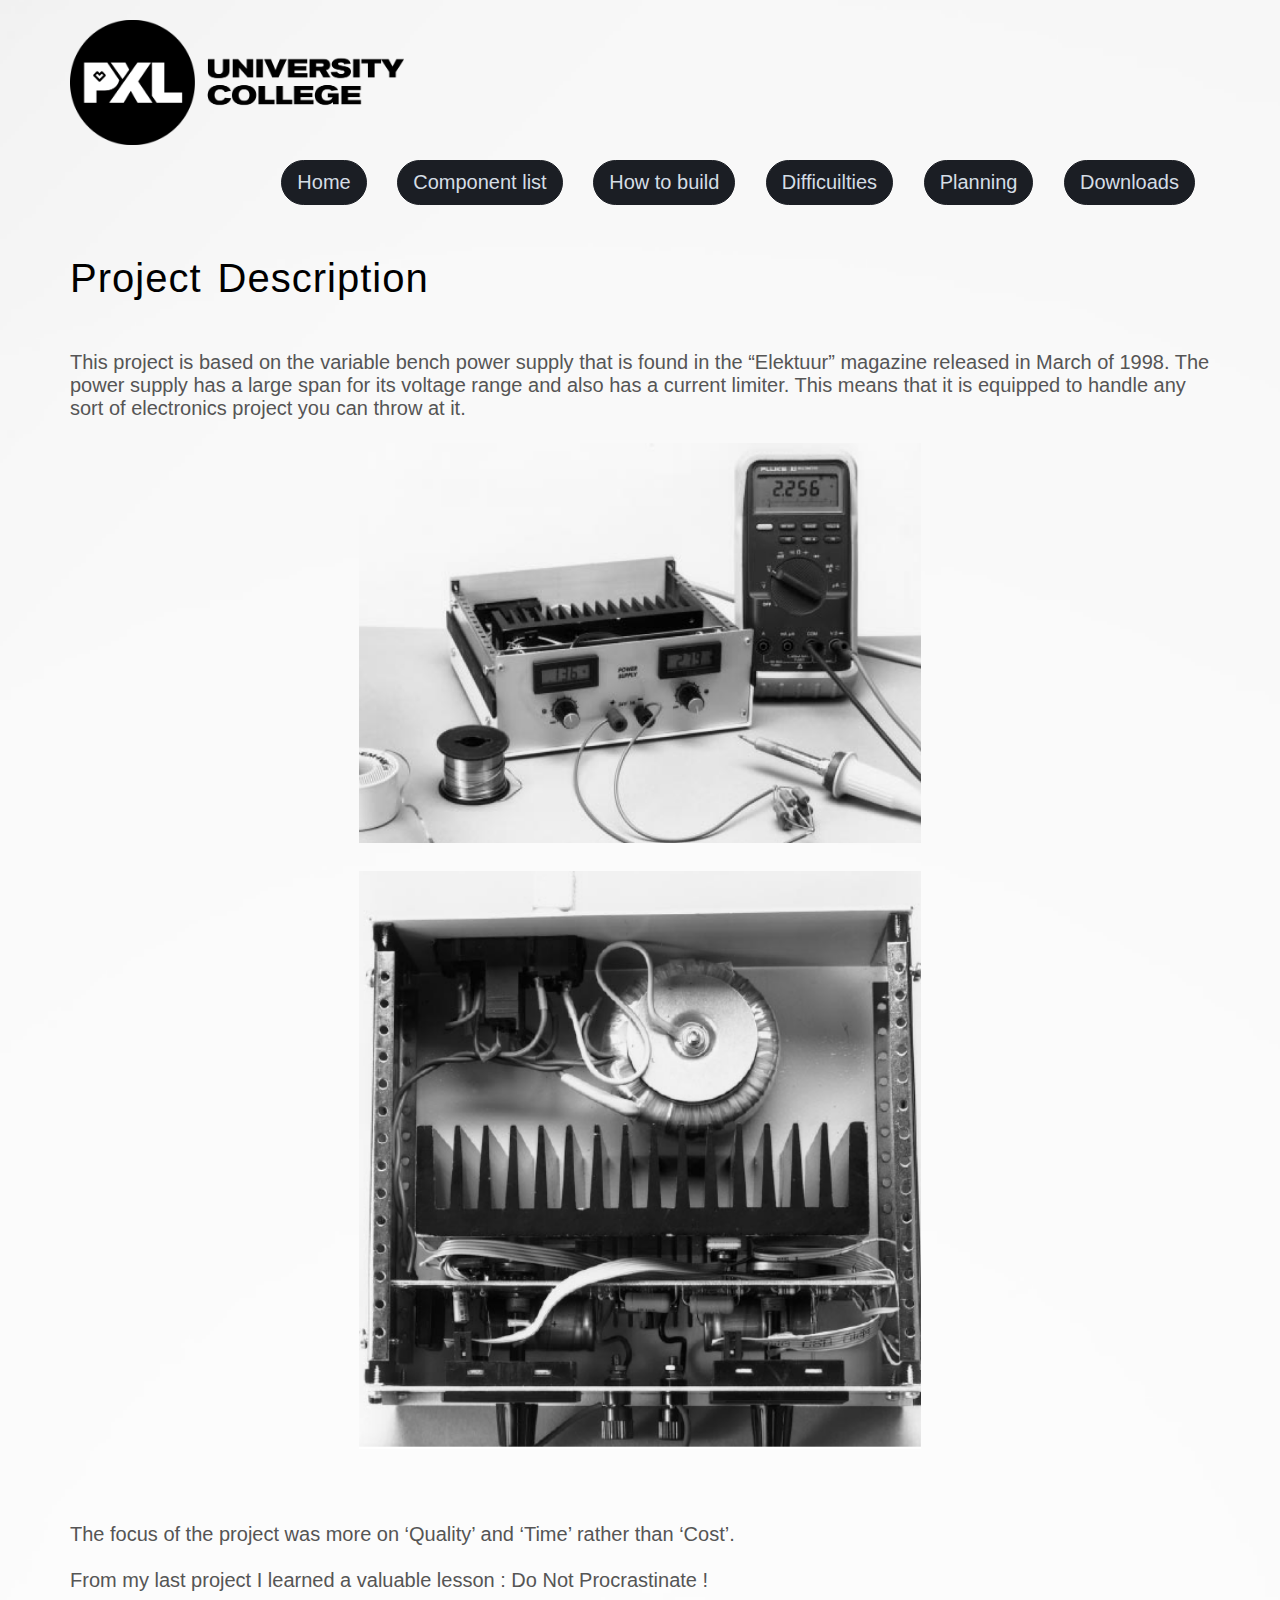
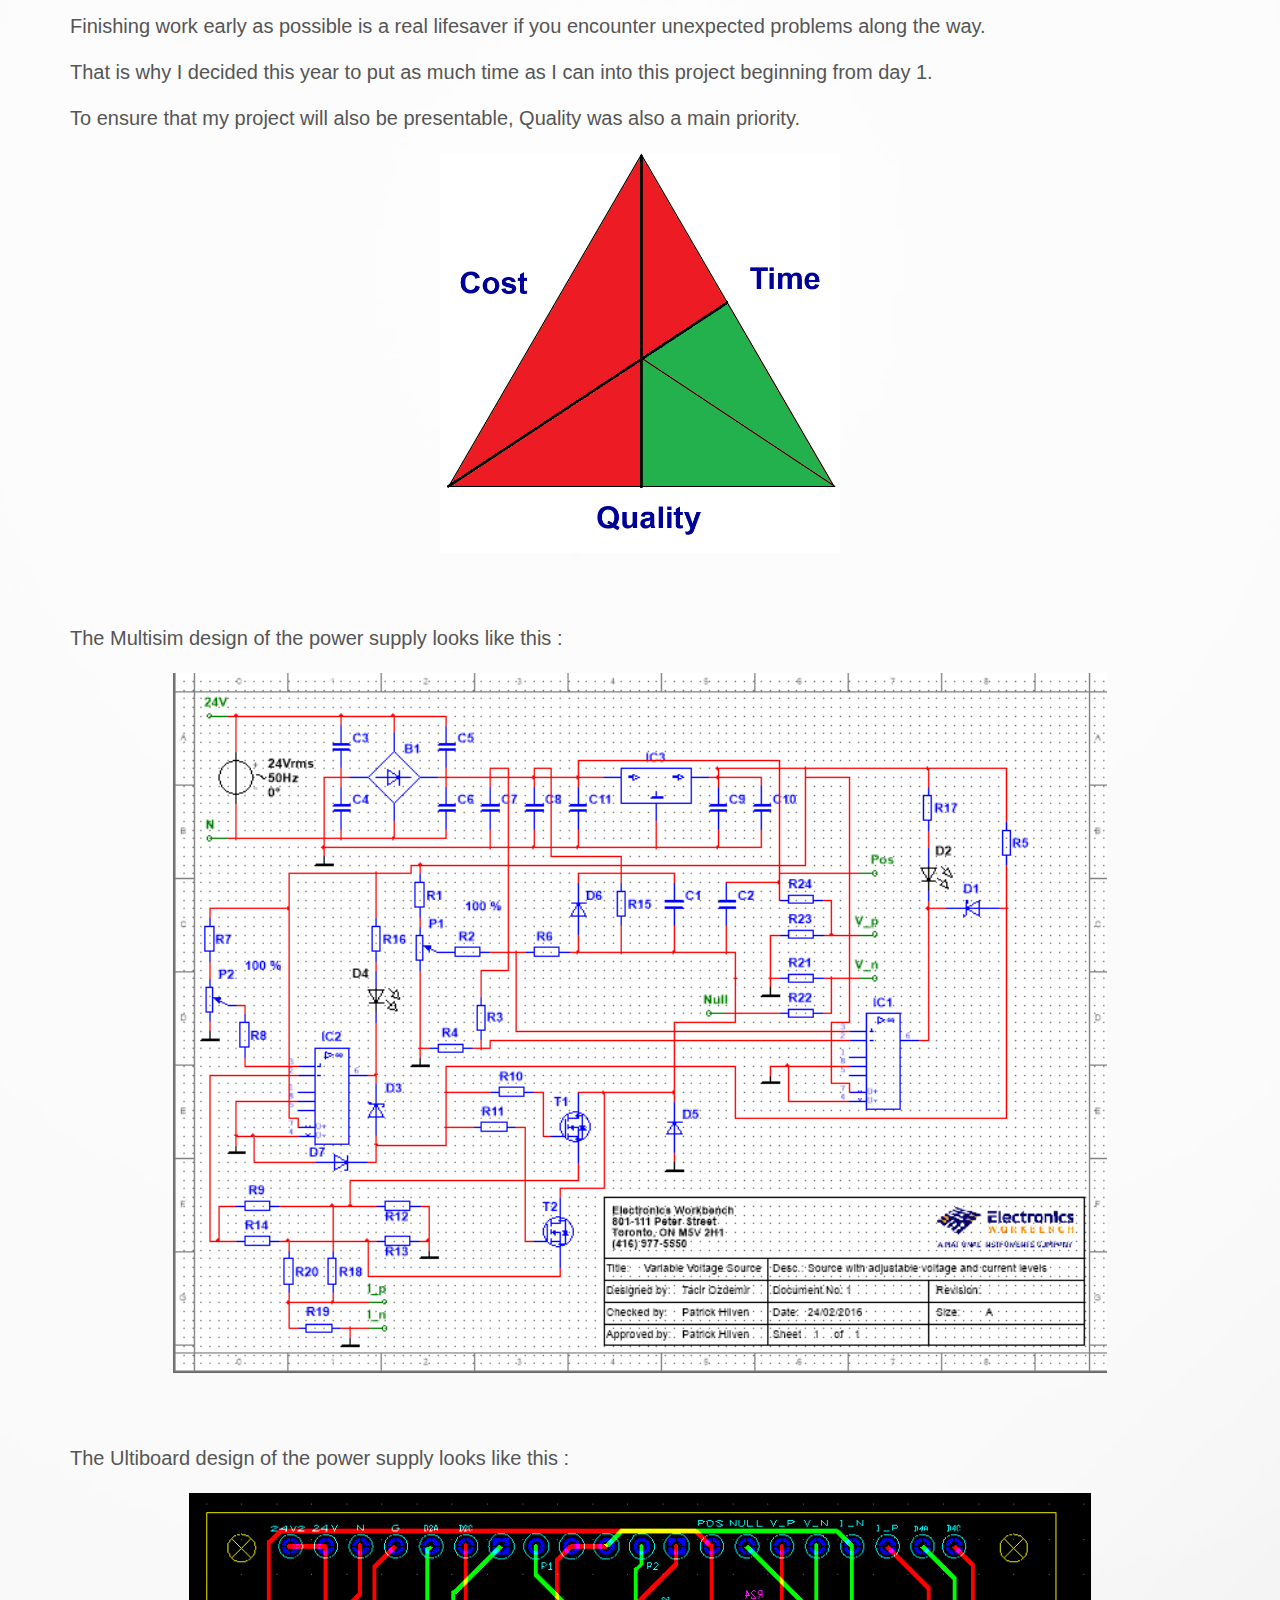
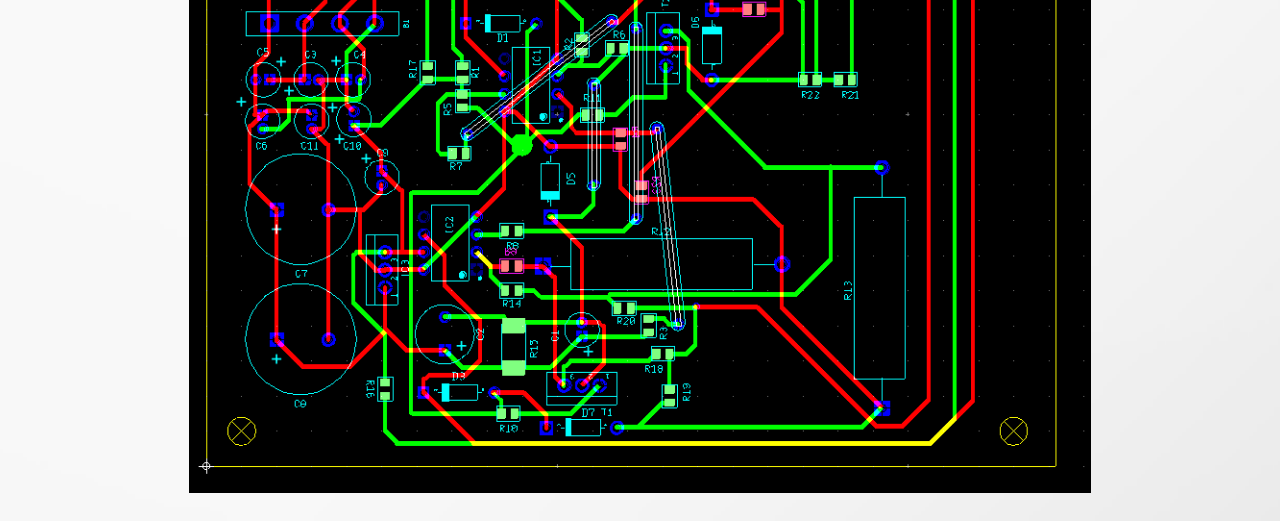
==== description.html @ 551e227a "First commit" ====
<!DOCTYPE html>

<html lang="nl">

    <head>
    
        <link rel="stylesheet" type="text/css" href="resources/css/description.css">
        <link rel="stylesheet" type="text/css" href="vendors/css/normalize.css">
        <link rel="stylesheet" type="text/css" href="vendors/css/grid.css">
        <link rel="stylesheet" type="text/css" href="vendors/css/ionicons.min.css">
        
        <meta http-equiv="Content-Type" content="text/html; charset=UTF-8">
        
        <link rel="icon" href="resources/img/Icon.png">
        
        <title>Variable bench power supply</title>
        
    </head>

    <body>
    
        <header>

            <nav>

                <div class="row">
                        
                    <img src='resources/img/Logo.png'alt="PXL logo" class="logo" height="50" width="50">

                    <ul class="main-nav">

                        <li><a class="btn btn-full" href="index.html">Home</a></li>
                        <li><a class="btn btn-full" href="price.html">Component list</a></li>
                        <li><a class="btn btn-full" href="howto.html">How to build</a></li>
                        <li><a class="btn btn-full" href="difficulties.html">Difficuilties</a></li>
                        <li><a class="btn btn-full" href="planning.html">Planning</a></li>
                        <li><a class="btn btn-full" href="downloads.html">Downloads</a></li>

                    </ul>
                </div>

            </nav>

            <br>

            <div class="row">

                <h1>Project Description</h1>
                
                <br>
                
                <p>This project is based on the variable bench power supply that is found in the “Elektuur” magazine released in March of 1998. The power supply has a large span for its voltage range and also has a current limiter. This means that it is equipped to handle any sort of electronics project you can throw at it. </p>
                
                <br>
                
                <center><img src="/resources/img/Elektor1.png" height="400" alt="Elektor 1"></center>
                
                <br>
                
                <center><img src="/resources/img/Elektor2.png" height="578" alt="Elektor 2"></center>
                
            </div>
            
            <br>
            <br>
            <br>
            
            <div class="row">
                
                <p>The focus of the project was more on ‘Quality’ and ‘Time’ rather than ‘Cost’.</p>
                
                <br>
                
                <p>From my last project I learned a valuable lesson : <b>Do Not Procrastinate !</b></p>
                
                <br>
                
                <p>Finishing work early as possible is a real lifesaver if you encounter unexpected problems along the way.</p>
                
                <br>
                
                <p>That is why I decided this year to put as much time as I can into this project beginning from day 1.</p>
                
                <br>
                
                <p>To ensure that my project will also be presentable, Quality was also a main priority.</p>
                
                <br>
                
                <center><img src="resources/img/Focus.png" height="400" width="400" alt="Focus"></center>
                
            </div>
            
            <br>
            <br>
            <br>
            
            <div class="row">
                
                <p>The Multisim design of the power supply looks like this :</p>
                
                <br>
                
                <center><img src="resources/img/Multisim.png" height="700" alt="Multisim"></center>
                
            </div>
            
            <br>
            <br>
            <br>
            
            <div class="row">
                
                <p>The Ultiboard design of the power supply looks like this :</p>
                
                <br>
                
                <center><img src="resources/img/Ultiboard.png" height="600" alt="Ultiboard"></center>
                
            </div>
            
            <br>

        </header>
    
    </body>
    

</html>
---- resources/css/description.css ----
/* --------------------------------------- */
/* BASIC SETUP */
/* --------------------------------------- */

*{
    margin: 0;
    padding: 0;
    box-sizing: border-box;
}

html{
    background-color: #fff;
    color: #555;
    font-family: 'Arial', sans-serif;
    font-size: 20px;
    font-weight: 300;
    text-rendering: optimizeLegibility;
}

header{
    background-image: url(img/Wall.jpg);
    background-size: cover;
    background-position: center;
    height: auto;
}

/* --------------------------------------- */
/* REUSABLE COMPONENTS */
/* --------------------------------------- */

.row{
    max-width: 1140px;
    margin: 0 auto;
}

section{
    padding: 80px 0;
}

/* -------- HEADINGS -------- */

h1,
h2{
    font-weight: 300;
    letter-spacing: 1px;
}

h1{
    font-size: auto;
    margin-top: 0;
    margin-bottom: 20px;
    color: black;
    word-spacing: 4px;
}

/* --------------------------------------- */
/* HEADER */
/* --------------------------------------- */



.logo{
    height: 125px;
    width: auto;
    float: left;
    margin-top: 20px;
}

.main-nav{
    float: right;
    list-style: none;
    margin-top: 5px
}

.main-nav li{
    display: inline-block;
    margin-left: 10px;
}

/* -------- BUTTONS -------- */

.btn:link,
.btn:visited{
    display: inline-block;
    padding: 10px 15px;
    font-weight: 300;
    text-decoration: none;
    border-radius: 200px;
    color: #1b1e24;
    transition: background-color 0.2s, border 0.2s, color 0.2s ;
    margin-top: 10px;
}

.btn-full:link,
.btn-full:visited{
    background-color: #1b1e24;
    border: 1px solid #1b1e24;
    color: #D5DDE5;
    margin-right: 15px;
}


.btn:hover,
.btn:active{
    background-color: #2a2d37;
    color: #fff;
}

.btn-full:hover,
.btn-full:active{
    border: 1px solid #1b1e24;
}

/* -------- Description -------- */


.focus{
    align-self: center;
}
---- vendors/css/grid.css ----
/*  SECTIONS  ============================================================================= */

.section {
	clear: both;
	padding: 0px;
	margin: 0px;
}

/*  GROUPING  ============================================================================= */

.row {
    zoom: 1; /* For IE 6/7 (trigger hasLayout) */
}

.row:before,
.row:after {
    content:"";
    display:table;
}
.row:after {
    clear:both;
}

/*  GRID COLUMN SETUP   ==================================================================== */

.col {
	display: block;
	float:left;
	margin: 1% 0 1% 1.6%;
}

.col:first-child { margin-left: 0; } /* all browsers except IE6 and lower */


/*  REMOVE MARGINS AS ALL GO FULL WIDTH AT 480 PIXELS */

@media only screen and (max-width: 480px) {
	.col { 
		/*margin: 1% 0 1% 0%;*/
        margin: 0;
	}
}


/*  GRID OF TWO   ============================================================================= */


.span-2-of-2 {
	width: auto;
}

.span-1-of-2 {
	width: auto;
}

/*  GO FULL WIDTH AT LESS THAN 480 PIXELS */

@media only screen and (max-width: 480px) {
	.span-2-of-2 {
		width: auto; 
        margin-left: 0px;
        padding-left: 0px;
	}
	.span-1-of-2 {
		width: 1px;
	}
}


/*  GRID OF THREE   ============================================================================= */

	
.span-3-of-3 {
	width: 32.26%; 
}

.span-2-of-3 {
	width: 32.26%; 
}

.span-1-of-3 {
	width: 32.26%; 
}


/*  GO FULL WIDTH AT LESS THAN 480 PIXELS */

@media only screen and (max-width: 480px) {
	.span-3-of-3 {
		width: 100%; 
	}
	.span-2-of-3 {
		width: 100%; 
	}
	.span-1-of-3 {
		width: 100%;
	}
}

/*  GRID OF FOUR   ============================================================================= */

	
.span-4-of-4 {
	width: 100%; 
}

.span-3-of-4 {
	width: auto; 
    align-content: center;
}

.span-2-of-4 {
	width: auto; 
    align-content: center;
    
}

.span-1-of-4 {
    width: 100%; 
    padding-left: 15px;
}


/*  GO FULL WIDTH AT LESS THAN 480 PIXELS */

@media only screen and (max-width: 480px) {
	.span-4-of-4 {
		width: 100%; 
	}
	.span-3-of-4 {
		width: auto; 
        align-self: center;
	}
	.span-2-of-4 {
		width: auto; 
        align-self: center;
	}
	.span-1-of-4 {
		width: 100%; 
	}
}


/*  GRID OF FIVE   ============================================================================= */

	
.span-5-of-5 {
	width: 100%;
}

.span-4-of-5 {
  	width: 79.68%; 
}

.span-3-of-5 {
  	width: 59.36%; 
}

.span-2-of-5 {
  	width: 39.04%;
}

.span-1-of-5 {
  	width: 18.72%;
}


/*  GO FULL WIDTH AT LESS THAN 480 PIXELS */

@media only screen and (max-width: 480px) {
	.span-5-of-5 {
		width: 100%; 
	}
	.span-4-of-5 {
		width: 100%; 
	}
	.span-3-of-5 {
		width: 100%; 
	}
	.span-2-of-5 {
		width: 100%; 
	}
	.span-1-of-5 {
		width: 100%; 
	}
}


/*  GRID OF SIX   ============================================================================= */


.span-6-of-6 {
	width: 100%;
}

.span-5-of-6 {
  	width: 83.06%;
}

.span-4-of-6 {
  	width: 66.13%;
}

.span-3-of-6 {
  	width: 49.2%;
}

.span-2-of-6 {
  	width: 32.26%;
}

.span-1-of-6 {
  	width: 15.33%;
}


/*  GO FULL WIDTH AT LESS THAN 480 PIXELS */

@media only screen and (max-width: 480px) {
	.span-6-of-6 {
		width: 100%; 
	}
	.span-5-of-6 {
		width: 100%; 
	}
	.span-4-of-6 {
		width: 100%; 
	}
	.span-3-of-6 {
		width: 100%; 
	}
	.span-2-of-6 {
		width: 100%; 
	}
	.span-1-of-6 {
		width: 100%; 
	}
}



/*  GRID OF SEVEN   ============================================================================= */


.span-7-of-7 {
	width: 100%;
}

.span-6-of-7 {
	width: 85.48%;
}

.span-5-of-7 {
  	width: 70.97%;
}

.span-4-of-7 {
  	width: 56.45%;
}

.span-3-of-7 {
  	width: 41.94%;
}

.span-2-of-7 {
  	width: 27.42%;
}

.span-1-of-7 {
  	width: 12.91%;
}


/*  GO FULL WIDTH AT LESS THAN 480 PIXELS */

@media only screen and (max-width: 480px) {
	.span-7-of-7 {
		width: 100%; 
	}
	.span-6-of-7 {
		width: 100%; 
	}
	.span-5-of-7 {
		width: 100%; 
	}
	.span-4-of-7 {
		width: 100%; 
	}
	.span-3-of-7 {
		width: 100%; 
	}
	.span-2-of-7 {
		width: 100%; 
	}
	.span-1-of-7 {
		width: 100%; 
	}
}


/*  GRID OF EIGHT   ============================================================================= */

	
.span-8-of-8 {
	width: 100%;
}

.span-7-of-8 {
	width: 87.3%; 
}

.span-6-of-8 {
	width: 74.6%; 
}

.span-5-of-8 {
	width: 61.9%; 
}

.span-4-of-8 {
	width: 49.2%; 
}

.span-3-of-8 {
	width: 36.5%;
}

.span-2-of-8 {
	width: 23.8%; 
}

.span-1-of-8 {
	width: 11.1%; 
}


/*  GO FULL WIDTH AT LESS THAN 480 PIXELS */

@media only screen and (max-width: 480px) {
	.span-8-of-8 {
		width: 100%; 
	}
	.span-7-of-8 {
		width: 100%; 
	}
	.span-6-of-8 {
		width: 100%; 
	}
	.span-5-of-8 {
		width: 100%; 
	}
	.span-4-of-8 {
		width: 100%; 
	}
	.span-3-of-8 {
		width: 100%; 
	}
	.span-2-of-8 {
		width: 100%; 
	}
	.span-1-of-8 {
		width: 100%; 
	}
}


/*  GRID OF NINE   ============================================================================= */


.span-9-of-9 {
	width: 100%;
}

.span-8-of-9 {
	width: 88.71%;
}

.span-7-of-9 {
	width: 77.42%; 
}

.span-6-of-9 {
	width: 66.13%; 
}

.span-5-of-9 {
	width: 54.84%; 
}

.span-4-of-9 {
	width: 43.55%; 
}

.span-3-of-9 {
	width: 32.26%;
}

.span-2-of-9 {
	width: 20.97%; 
}

.span-1-of-9 {
	width: 9.68%; 
}


/*  GO FULL WIDTH AT LESS THAN 480 PIXELS */

@media only screen and (max-width: 480px) {
	.span-9-of-9 {
		width: 100%; 
	}
	.span-8-of-9 {
		width: 100%; 
	}
	.span-7-of-9 {
		width: 100%; 
	}
	.span-6-of-9 {
		width: 100%; 
	}
	.span-5-of-9 {
		width: 100%; 
	}
	.span-4-of-9 {
		width: 100%; 
	}
	.span-3-of-9 {
		width: 100%; 
	}
	.span-2-of-9 {
		width: 100%; 
	}
	.span-1-of-9 {
		width: 100%; 
	}
}


/*  GRID OF TEN   ============================================================================= */


.span-10-of-10 {
	width: 100%;
}

.span-9-of-10 {
	width: 89.84%;
}

.span-8-of-10 {
	width: 79.68%;
}

.span-7-of-10 {
	width: 69.52%; 
}

.span-6-of-10 {
	width: 59.36%; 
}

.span-5-of-10 {
	width: 49.2%; 
}

.span-4-of-10 {
	width: 39.04%; 
}

.span-3-of-10 {
	width: 28.88%;
}

.span-2-of-10 {
	width: 18.72%; 
}

.span-1-of-10 {
	width: 8.56%; 
}


/*  GO FULL WIDTH AT LESS THAN 480 PIXELS */

@media only screen and (max-width: 480px) {
	.span-10-of-10 {
		width: 100%; 
	}
	.span-9-of-10 {
		width: 100%; 
	}
	.span-8-of-10 {
		width: 100%; 
	}
	.span-7-of-10 {
		width: 100%; 
	}
	.span-6-of-10 {
		width: 100%; 
	}
	.span-5-of-10 {
		width: 100%; 
	}
	.span-4-of-10 {
		width: 100%; 
	}
	.span-3-of-10 {
		width: 100%; 
	}
	.span-2-of-10 {
		width: 100%; 
	}
	.span-1-of-10 {
		width: 100%; 
	}
}


/*  GRID OF ELEVEN   ============================================================================= */

.span-11-of-11 {
	width: 100%;
}

.span-10-of-11 {
	width: 90.76%;
}

.span-9-of-11 {
	width: 81.52%;
}

.span-8-of-11 {
	width: 72.29%;
}

.span-7-of-11 {
	width: 63.05%; 
}

.span-6-of-11 {
	width: 53.81%; 
}

.span-5-of-11 {
	width: 44.58%; 
}

.span-4-of-11 {
	width: 35.34%; 
}

.span-3-of-11 {
	width: 26.1%;
}

.span-2-of-11 {
	width: 16.87%; 
}

.span-1-of-11 {
	width: 7.63%; 
}


/*  GO FULL WIDTH AT LESS THAN 480 PIXELS */

@media only screen and (max-width: 480px) {
	.span-11-of-11 {
		width: 100%; 
	}
	.span-10-of-11 {
		width: 100%; 
	}
	.span-9-of-11 {
		width: 100%; 
	}
	.span-8-of-11 {
		width: 100%; 
	}
	.span-7-of-11 {
		width: 100%; 
	}
	.span-6-of-11 {
		width: 100%; 
	}
	.span-5-of-11 {
		width: 100%; 
	}
	.span-4-of-11 {
		width: 100%; 
	}
	.span-3-of-11 {
		width: 100%; 
	}
	.span-2-of-11 {
		width: 100%; 
	}
	.span-1-of-11 {
		width: 100%; 
	}
}


/*  GRID OF TWELVE   ============================================================================= */

.span-12-of-12 {
	width: 100%;
}

.span-11-of-12 {
	width: 91.53%;
}

.span-10-of-12 {
	width: 83.06%;
}

.span-9-of-12 {
	width: 74.6%;
}

.span-8-of-12 {
	width: 66.13%;
}

.span-7-of-12 {
	width: 57.66%; 
}

.span-6-of-12 {
	width: 49.2%; 
}

.span-5-of-12 {
	width: 40.73%; 
}

.span-4-of-12 {
	width: 32.26%; 
}

.span-3-of-12 {
	width: 23.8%;
}

.span-2-of-12 {
	width: 15.33%; 
}

.span-1-of-12 {
	width: 6.86%; 
}


/*  GO FULL WIDTH AT LESS THAN 480 PIXELS */

@media only screen and (max-width: 480px) {
	.span-12-of-12 {
		width: 100%; 
	}
	.span-11-of-12 {
		width: 100%; 
	}
	.span-10-of-12 {
		width: 100%; 
	}
	.span-9-of-12 {
		width: 100%; 
	}
	.span-8-of-12 {
		width: 100%; 
	}
	.span-7-of-12 {
		width: 100%; 
	}
	.span-6-of-12 {
		width: 100%; 
	}
	.span-5-of-12 {
		width: 100%; 
	}
	.span-4-of-12 {
		width: 100%; 
	}
	.span-3-of-12 {
		width: 100%; 
	}
	.span-2-of-12 {
		width: 100%; 
	}
	.span-1-of-12 {
		width: 100%; 
	}
}
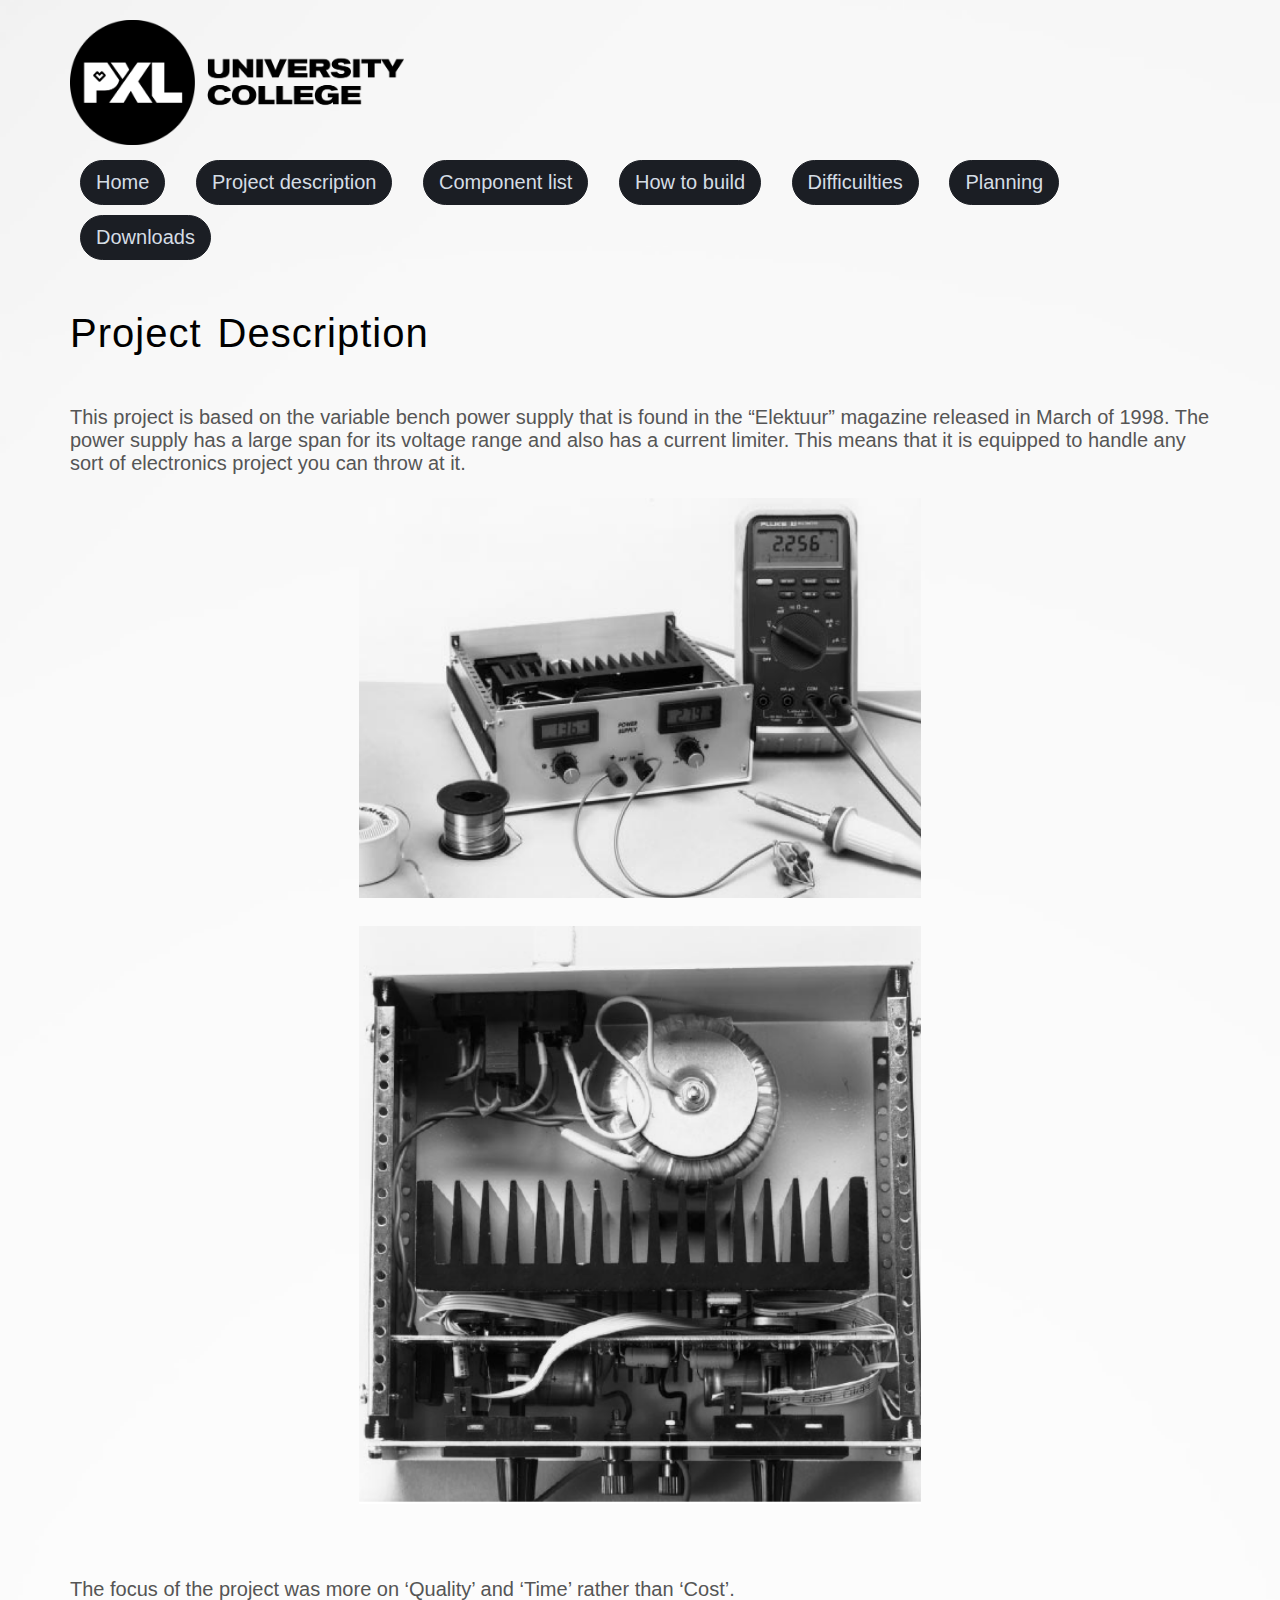
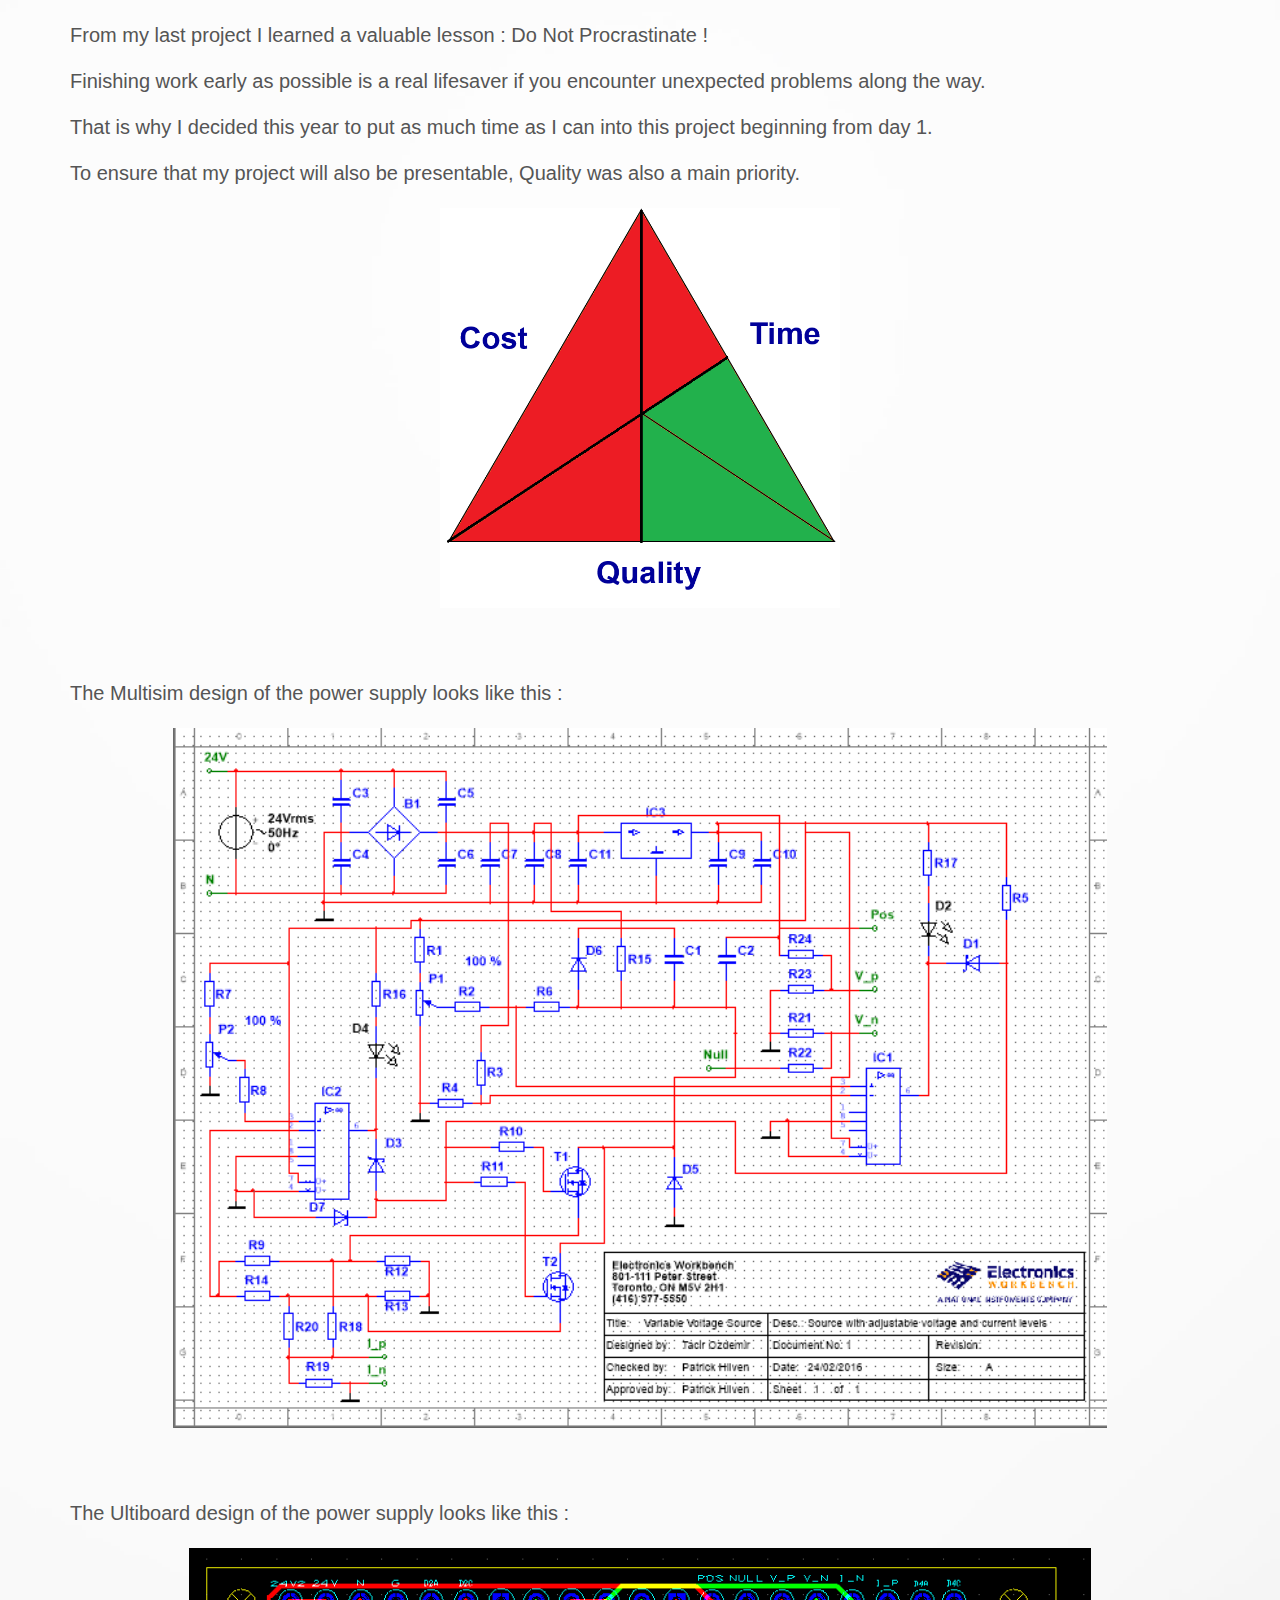
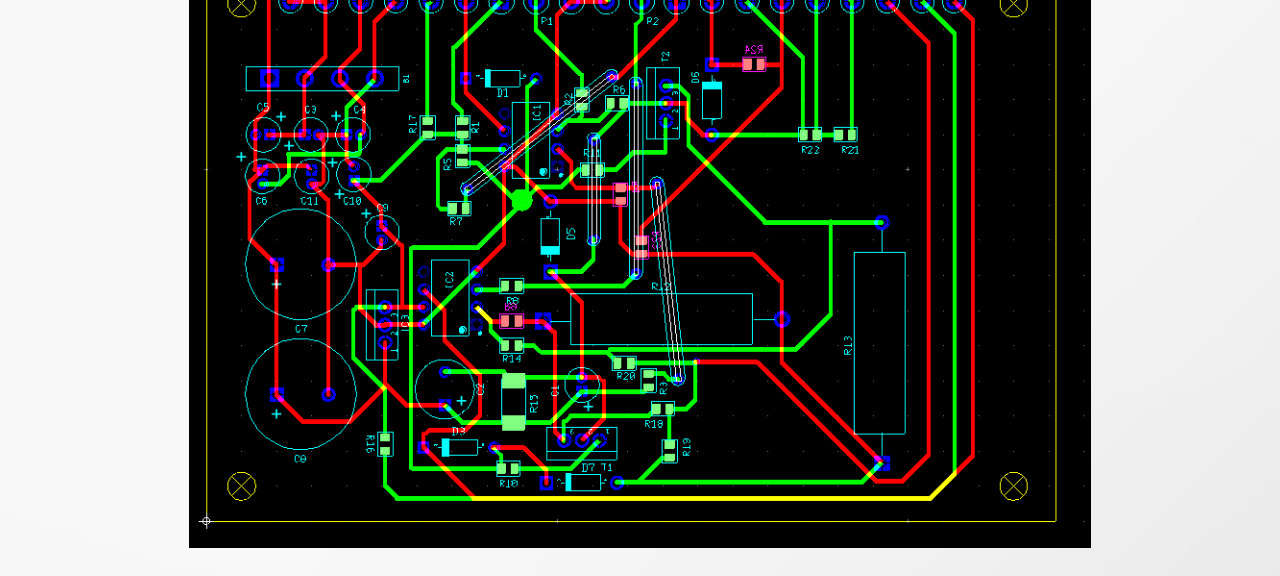
==== commit 5e312060: "Update nav bar" ====
--- a/description.html
+++ b/description.html
@@ -30,6 +30,7 @@
                     <ul class="main-nav">
 
                         <li><a class="btn btn-full" href="index.html">Home</a></li>
+						<li><a class="btn btn-full" href="description.html">Project description</a></li>
                         <li><a class="btn btn-full" href="price.html">Component list</a></li>
                         <li><a class="btn btn-full" href="howto.html">How to build</a></li>
                         <li><a class="btn btn-full" href="difficulties.html">Difficuilties</a></li>
@@ -53,11 +54,11 @@
                 
                 <br>
                 
-                <center><img src="/resources/img/Elektor1.png" height="400" alt="Elektor 1"></center>
+                <center><img src="./resources/img/Elektor1.png" height="400" alt="Elektor1"></center>
                 
                 <br>
                 
-                <center><img src="/resources/img/Elektor2.png" height="578" alt="Elektor 2"></center>
+                <center><img src="./resources/img/Elektor2.png" height="578" alt="Elektor2"></center>
                 
             </div>
             
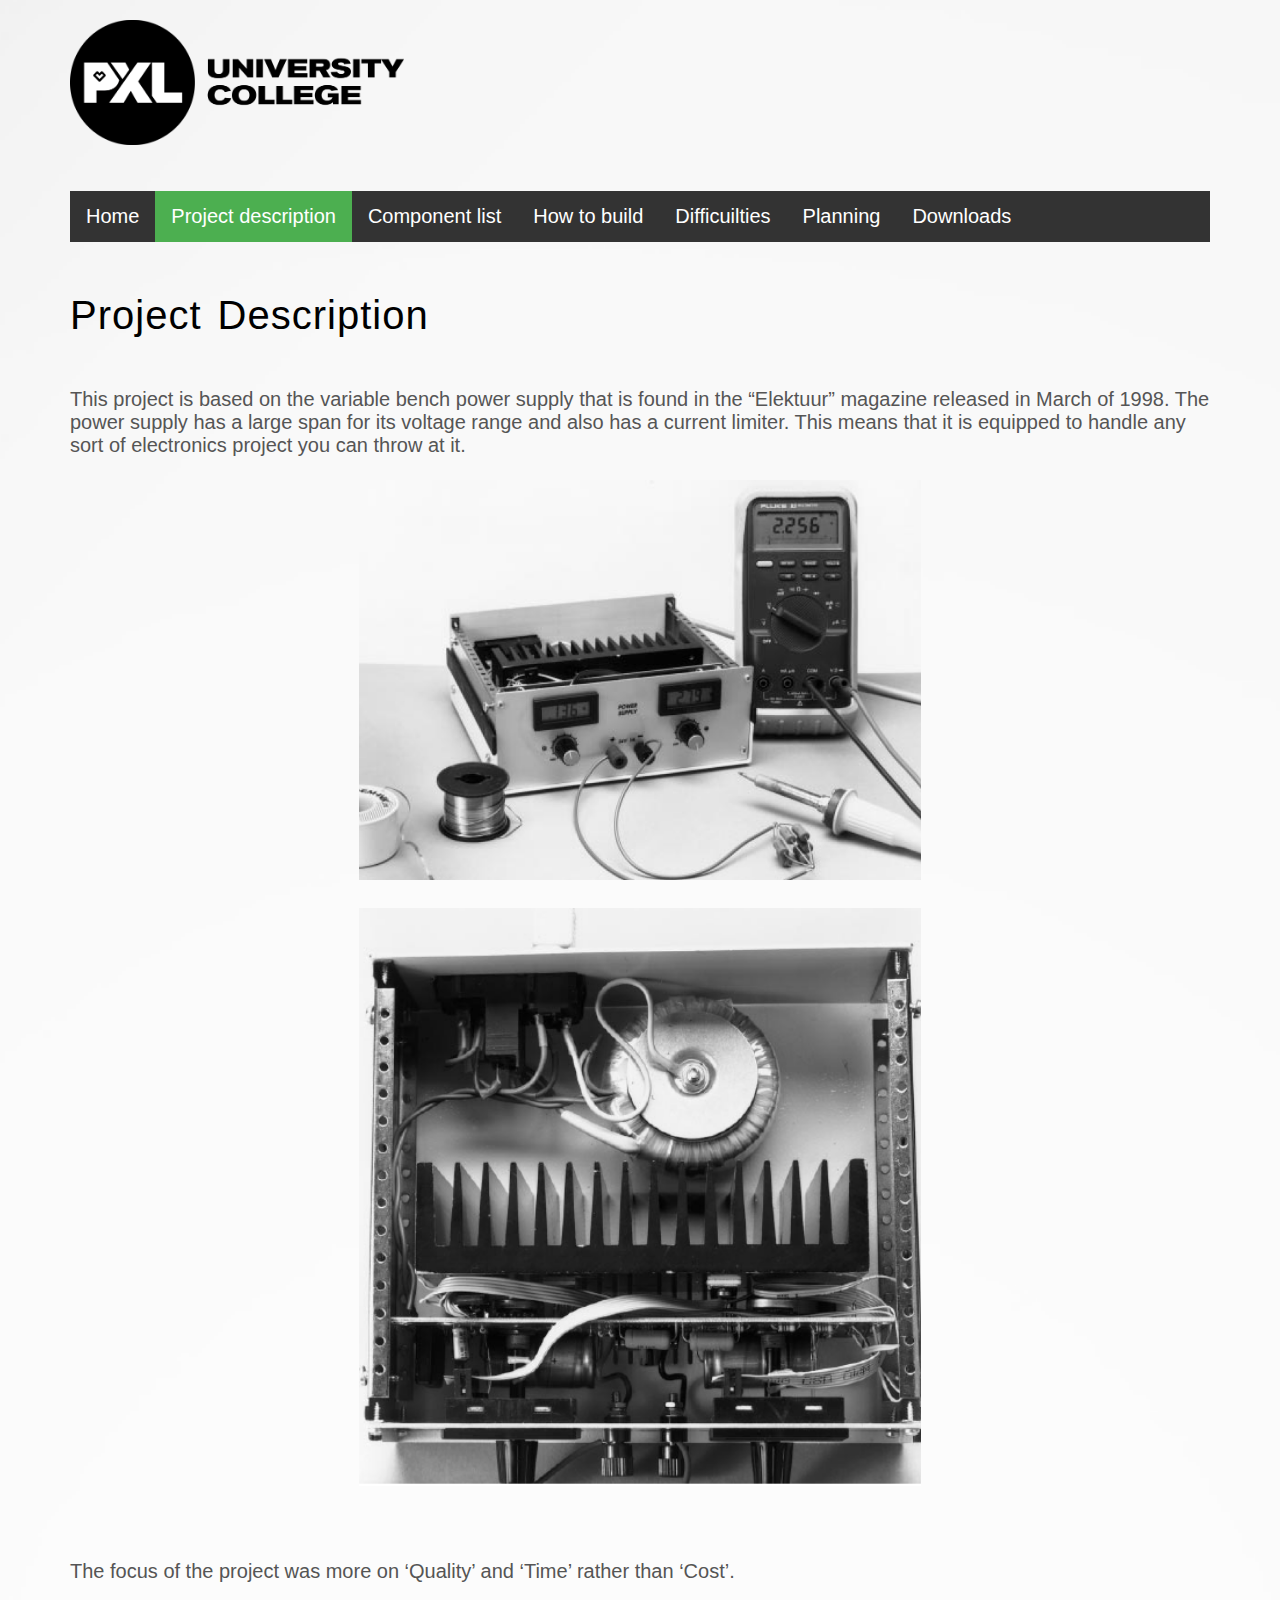
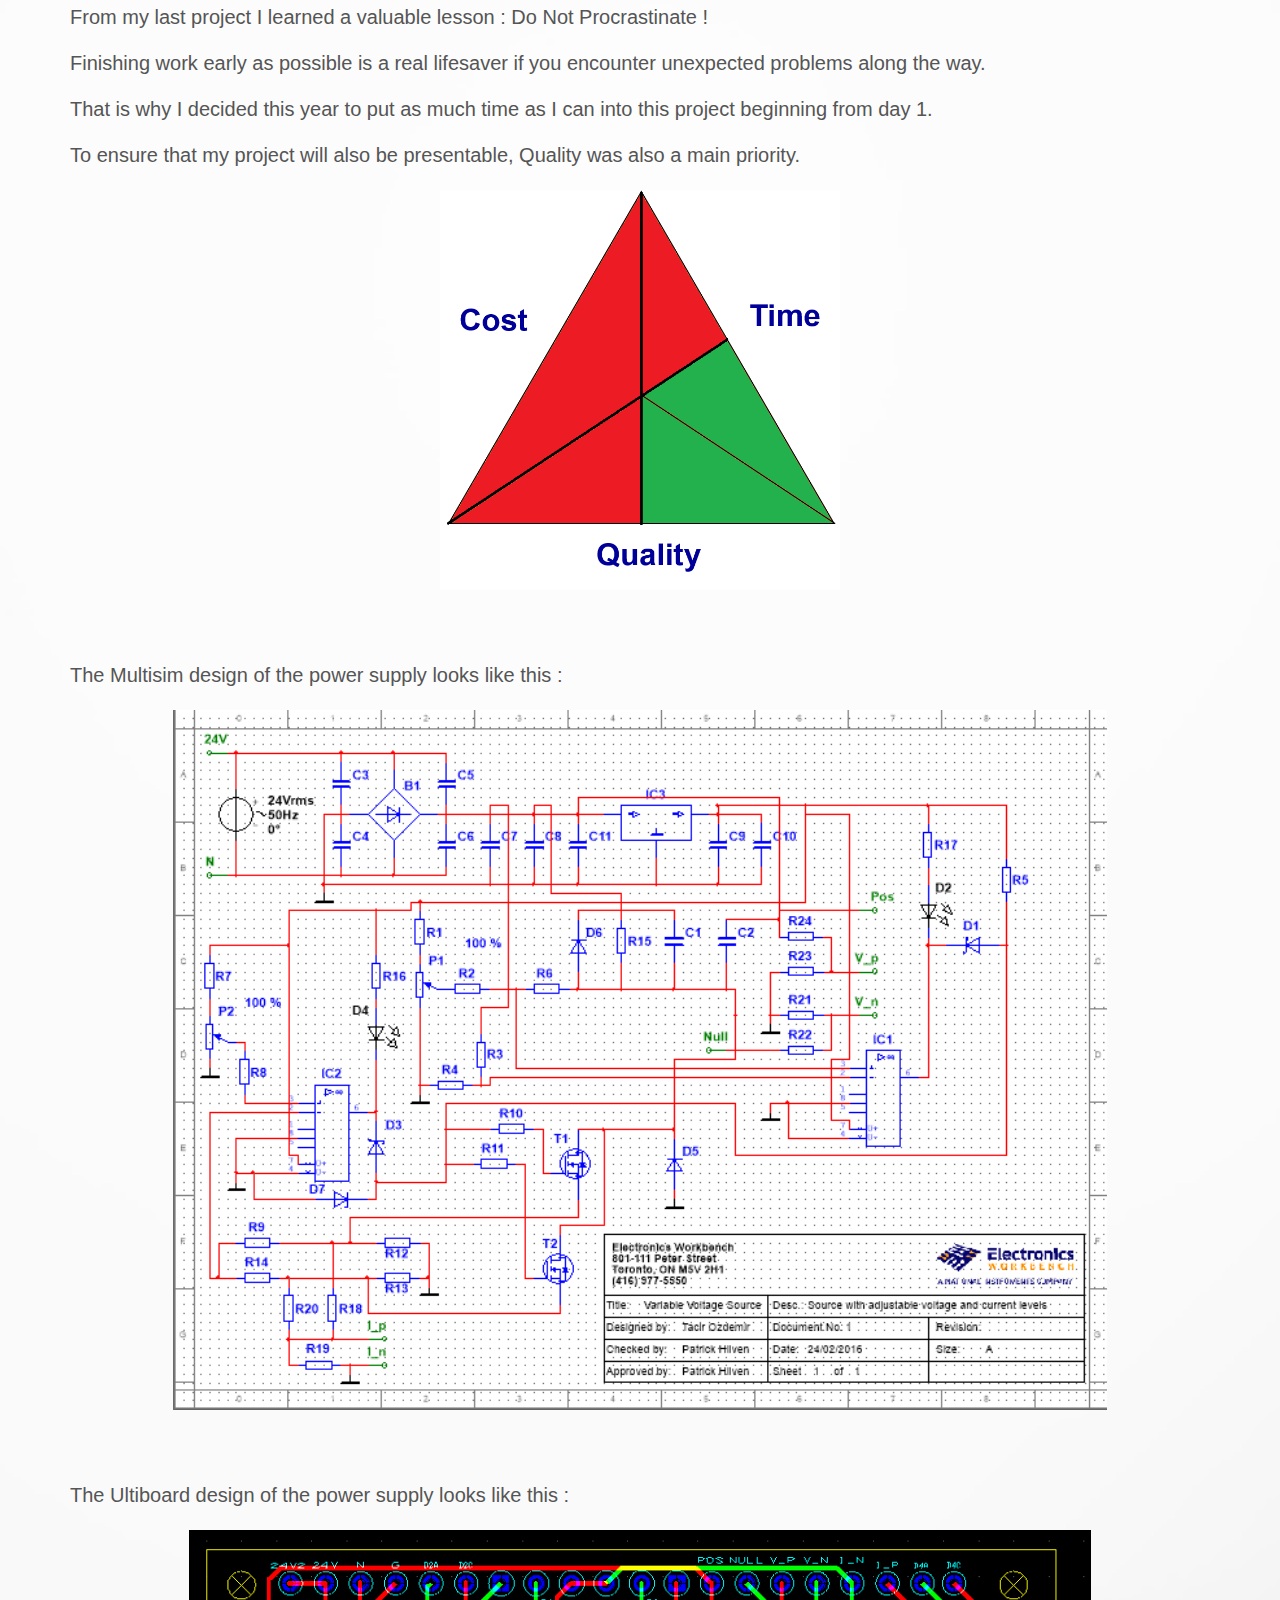
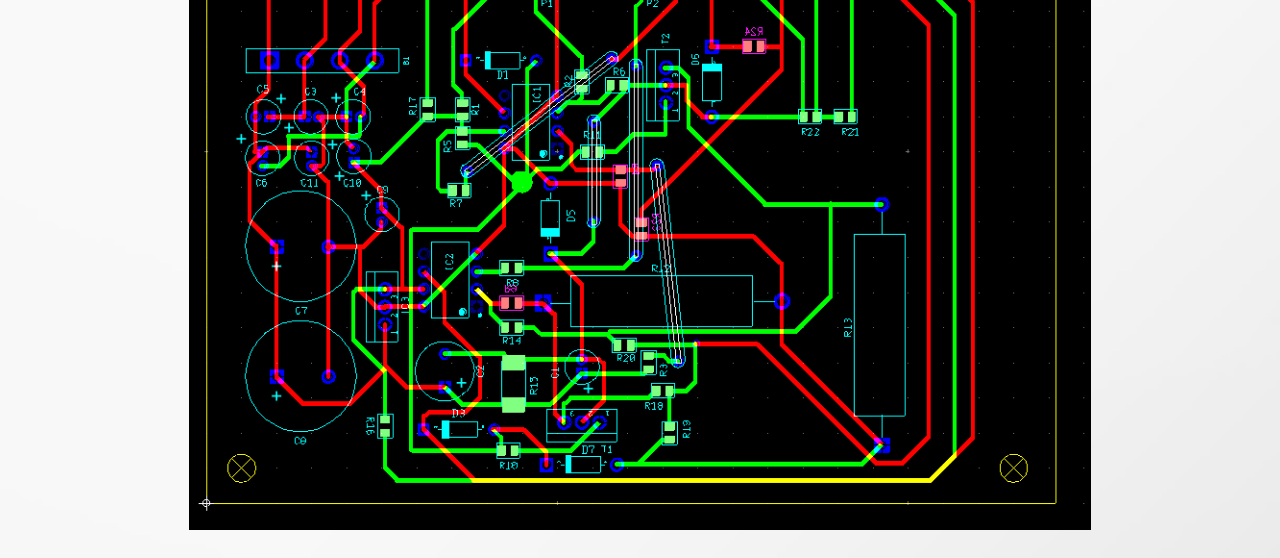
==== commit 30cc4379: "Update nav bar" ====
--- a/description.html
+++ b/description.html
@@ -5,6 +5,7 @@
     <head>
     
         <link rel="stylesheet" type="text/css" href="resources/css/description.css">
+        <link rel="stylesheet" type="text/css" href="resources/css/style.css">
         <link rel="stylesheet" type="text/css" href="vendors/css/normalize.css">
         <link rel="stylesheet" type="text/css" href="vendors/css/grid.css">
         <link rel="stylesheet" type="text/css" href="vendors/css/ionicons.min.css">
@@ -26,18 +27,26 @@
                 <div class="row">
                         
                     <img src='resources/img/Logo.png'alt="PXL logo" class="logo" height="50" width="50">
+                    
+                    <br>
 
-                    <ul class="main-nav">
+                </div>
+                
+                <div class="row">
+                    
+                    <br>
+                    <br>
+                        
+                    <ul>
+                      <li><a href="index.html">Home</a></li>
+                      <li><a class="active" href="description.html">Project description</a></li>
+                      <li><a href="price.html">Component list</a></li>
+                      <li><a href="howto.html">How to build</a></li>
+                      <li><a href="difficulties.html">Difficuilties</a></li>
+                      <li><a href="planning.html">Planning</a></li>
+                      <li><a href="downloads.html">Downloads</a></li>
+                    </ul>
 
-                        <li><a class="btn btn-full" href="index.html">Home</a></li>
-						<li><a class="btn btn-full" href="description.html">Project description</a></li>
-                        <li><a class="btn btn-full" href="price.html">Component list</a></li>
-                        <li><a class="btn btn-full" href="howto.html">How to build</a></li>
-                        <li><a class="btn btn-full" href="difficulties.html">Difficuilties</a></li>
-                        <li><a class="btn btn-full" href="planning.html">Planning</a></li>
-                        <li><a class="btn btn-full" href="downloads.html">Downloads</a></li>
-
-                    </ul>
                 </div>
 
             </nav>
--- a/resources/css/style.css
+++ b/resources/css/style.css
@@ -0,0 +1,144 @@
+/* --------------------------------------- */
+/* BASIC SETUP */
+/* --------------------------------------- */
+
+*{
+    margin: 0;
+    padding: 0;
+    box-sizing: border-box;
+}
+
+html{
+    background-color: #fff;
+    color: #555;
+    font-family: 'Arial', sans-serif;
+    font-size: 20px;
+    font-weight: 300;
+    text-rendering: optimizeLegibility;
+}
+
+header{
+    background-image: url(img/Wall.jpg);
+    background-size: cover;
+    background-position: center;
+    height: auto;
+}
+
+/* --------------------------------------- */
+/* REUSABLE COMPONENTS */
+/* --------------------------------------- */
+
+.row{
+    max-width: 1140px;
+    margin: 0 auto;
+}
+
+section{
+    padding: 80px 0;
+}
+
+/* -------- HEADINGS -------- */
+
+h1,
+h2{
+    font-weight: 300;
+    letter-spacing: 1px;
+}
+
+h1{
+    font-size: auto;
+    margin-top: 0;
+    margin-bottom: 20px;
+    color: black;
+    word-spacing: 4px;
+}
+
+/* --------------------------------------- */
+/* HEADER */
+/* --------------------------------------- */
+
+
+
+.logo{
+    height: 125px;
+    width: auto;
+    float: left;
+    margin-top: 20px;
+}
+
+.main-nav{
+    float: right;
+    list-style: none;
+    margin-top: 5px
+    width:auto;
+}
+
+.main-nav li{
+    display: inline-block;
+    margin-left: 10px;
+}
+
+/* -------- BUTTONS -------- */
+
+.btn:link,
+.btn:visited{
+    display: inline-block;
+    padding: 10px 15px;
+    font-weight: 300;
+    text-decoration: none;
+    border-radius: 200px;
+    color: #1b1e24;
+    transition: background-color 0.2s, border 0.2s, color 0.2s ;
+    margin-top: 10px;
+}
+
+.btn-full:link,
+.btn-full:visited{
+    background-color: #1b1e24;
+    border: 1px solid #1b1e24;
+    color: #D5DDE5;
+    margin-right: 15px;
+}
+
+
+.btn:hover,
+.btn:active{
+    background-color: #2a2d37;
+    color: #fff;
+}
+
+.btn-full:hover,
+.btn-full:active{
+    border: 1px solid #1b1e24;
+}
+
+/* -------- NAV BAR -------- */
+
+ul {
+  list-style-type: none;
+  margin: 0;
+  padding: 0;
+  overflow: hidden;
+  background-color: #333;
+
+}
+
+li {
+  float: left;
+}
+
+li a {
+  display: block;
+  color: white;
+  text-align: center;
+  padding: 14px 16px;
+  text-decoration: none;
+}
+
+li a:hover:not(.active) {
+  background-color: #111;
+}
+
+.active {
+  background-color: #4CAF50;
+}
